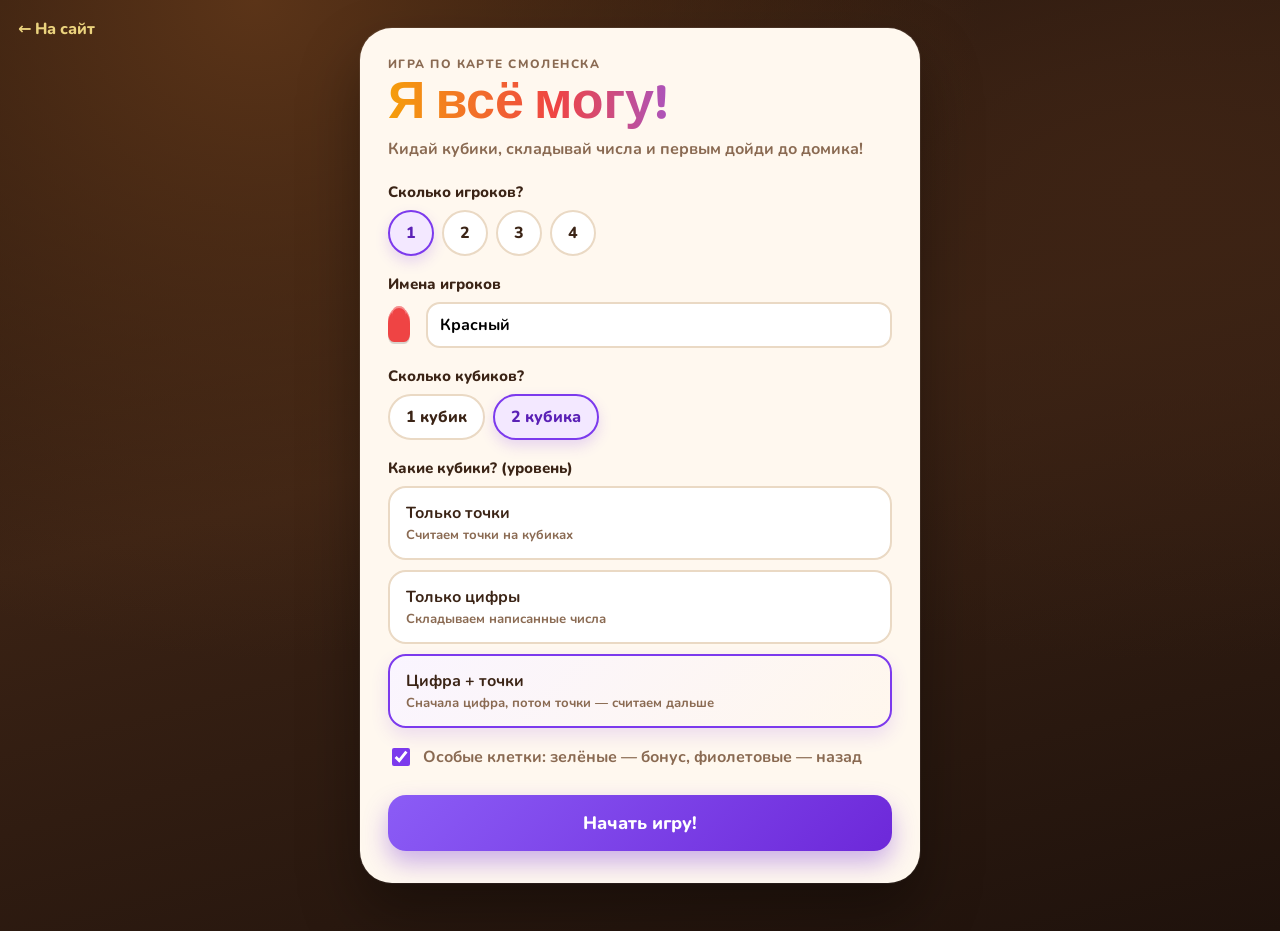
==== game/index.html @ 6294ac90 "Add Mozgograd landing and kids games for GitHub Pages. Co-authored-by: Cursor <cursoragent@cursor.co" ====
<!DOCTYPE html>
<html lang="ru">
<head>
  <meta charset="UTF-8" />
  <meta name="viewport" content="width=device-width, initial-scale=1.0" />
  <title>Я всё могу! — Настольная игра</title>
  <link rel="preconnect" href="https://fonts.googleapis.com" />
  <link rel="preconnect" href="https://fonts.gstatic.com" crossorigin />
  <link href="https://fonts.googleapis.com/css2?family=Baloo+2:wght@700;800&family=Fredoka:wght@600;700&family=Nunito:wght@600;700;800&display=swap" rel="stylesheet" />
  <link rel="stylesheet" href="game.css?v=2" />
</head>
<body>
  <div class="app" id="app">
    <!-- SETUP -->
    <section class="screen setup" id="setupScreen">
      <a class="back-home" href="../index.html">← На сайт</a>
      <div class="setup-card">
        <p class="eyebrow">Игра по карте Смоленска</p>
        <h1>Я всё могу!</h1>
        <p class="lead">Кидай кубики, складывай числа и первым дойди до домика!</p>

        <div class="field">
          <span class="label">Сколько игроков?</span>
          <div class="chips" id="playerCount" role="group" aria-label="Число игроков">
            <button type="button" class="chip active" data-value="1">1</button>
            <button type="button" class="chip" data-value="2">2</button>
            <button type="button" class="chip" data-value="3">3</button>
            <button type="button" class="chip" data-value="4">4</button>
          </div>
        </div>

        <div class="field" id="namesField">
          <span class="label">Имена игроков</span>
          <div class="names" id="namesList"></div>
        </div>

        <div class="field">
          <span class="label">Сколько кубиков?</span>
          <div class="chips" id="diceCount" role="group">
            <button type="button" class="chip" data-value="1">1 кубик</button>
            <button type="button" class="chip active" data-value="2">2 кубика</button>
          </div>
        </div>

        <div class="field">
          <span class="label">Какие кубики? (уровень)</span>
          <div class="levels" id="diceMode">
            <button type="button" class="level" data-value="dots">
              <strong>Только точки</strong>
              <span>Считаем точки на кубиках</span>
            </button>
            <button type="button" class="level" data-value="digits">
              <strong>Только цифры</strong>
              <span>Складываем написанные числа</span>
            </button>
            <button type="button" class="level active" data-value="mixed">
              <strong>Цифра + точки</strong>
              <span>Сначала цифра, потом точки — считаем дальше</span>
            </button>
          </div>
        </div>

        <div class="field check">
          <label>
            <input type="checkbox" id="specialCells" checked />
            Особые клетки: зелёные — бонус, фиолетовые — назад
          </label>
        </div>

        <button type="button" class="btn-start" id="startBtn">Начать игру!</button>
      </div>
    </section>

    <!-- PLAY -->
    <section class="screen play hidden" id="playScreen">
      <header class="play-bar">
        <a class="back-home" href="../index.html">← На сайт</a>
        <button type="button" class="btn-ghost" id="restartBtn">Заново</button>
      </header>

      <div class="play-layout">
        <div class="board-wrap">
          <div class="board" id="board" aria-label="Игровое поле">
            <img class="board-img" src="../images/board-map.webp?v=2" alt="Карта игры Я всё могу" width="1024" height="723" draggable="false" />
            <div class="tokens" id="tokens"></div>
          </div>
        </div>

        <aside class="panel" id="panel">
          <div class="turn" id="turnBox">
            <span class="turn-label">Ход игрока</span>
            <strong class="turn-name" id="turnName">—</strong>
            <span class="turn-pos" id="turnPos">клетка 0</span>
          </div>

          <div class="dice-stage" id="diceStage">
            <div class="dice-row" id="diceRow"></div>
            <button type="button" class="btn-roll" id="rollBtn">Бросить кубики!</button>
          </div>

          <div class="answer-box hidden" id="answerBox">
            <div class="answer-row">
              <input type="number" id="answerInput" min="1" max="24" inputmode="numeric" placeholder="?" />
              <button type="button" class="btn-check" id="checkBtn">Готово</button>
            </div>
            <p class="hint" id="hintText"></p>
            <div class="numpad" id="numpad" aria-label="Клавиатура чисел"></div>
          </div>

          <div class="log" id="log" aria-live="polite"></div>

          <ul class="roster" id="roster"></ul>
        </aside>
      </div>
    </section>

    <!-- WIN -->
    <div class="modal hidden" id="winModal" role="dialog" aria-modal="true">
      <div class="modal-card">
        <div class="confetti" aria-hidden="true"></div>
        <h2 id="winTitle">Победа!</h2>
        <p id="winText">Первый у домика!</p>
        <button type="button" class="btn-start" id="winAgain">Играть ещё раз</button>
      </div>
    </div>
  </div>

  <script src="game.js?v=2" type="module"></script>
</body>
</html>
---- game/game.css ----
:root {
  --bg: #2a1810;
  --panel: #fff8ef;
  --ink: #3b2416;
  --muted: #8a6a52;
  --accent: #7c3aed;
  --accent2: #f59e0b;
  --good: #16a34a;
  --bad: #dc2626;
  --p1: #ef4444;
  --p2: #3b82f6;
  --p3: #22c55e;
  --p4: #f59e0b;
  --radius: 22px;
  --font: "Nunito", system-ui, sans-serif;
  --display: "Baloo 2", "Fredoka", sans-serif;
}

* { box-sizing: border-box; }
html, body { margin: 0; min-height: 100%; }
body {
  font-family: var(--font);
  color: var(--ink);
  background:
    radial-gradient(ellipse at 20% 0%, #5b3418 0%, transparent 50%),
    radial-gradient(ellipse at 90% 20%, #3d2314 0%, transparent 45%),
    linear-gradient(165deg, #1a0f0a, #3a2214 45%, #1f120c);
  min-height: 100vh;
}

.hidden { display: none !important; }
.screen { min-height: 100vh; }

.back-home {
  color: #fde68a;
  text-decoration: none;
  font-weight: 800;
  opacity: .9;
}
.back-home:hover { opacity: 1; text-decoration: underline; }

/* —— SETUP —— */
.setup {
  display: grid;
  place-items: center;
  padding: 28px 16px 48px;
  position: relative;
}
.setup > .back-home { position: absolute; top: 18px; left: 18px; }
.setup-card {
  width: min(560px, 100%);
  background: var(--panel);
  border-radius: 32px;
  padding: 28px 28px 32px;
  box-shadow: 0 30px 60px rgba(0,0,0,.35), 0 0 0 1px rgba(255,255,255,.08);
  animation: pop .45s ease;
}
.eyebrow {
  margin: 0;
  text-transform: uppercase;
  letter-spacing: .12em;
  font-size: 12px;
  font-weight: 800;
  color: var(--muted);
}
.setup-card h1 {
  margin: 6px 0 8px;
  font-family: var(--display);
  font-size: clamp(36px, 8vw, 52px);
  line-height: 1;
  background: linear-gradient(90deg, #f59e0b, #ef4444, #8b5cf6, #22c55e);
  -webkit-background-clip: text;
  background-clip: text;
  color: transparent;
}
.lead { margin: 0 0 22px; color: var(--muted); font-weight: 700; }
.field { margin-bottom: 18px; }
.label {
  display: block;
  font-weight: 800;
  margin-bottom: 8px;
  font-size: 15px;
}
.chips { display: flex; flex-wrap: wrap; gap: 8px; }
.chip, .level {
  border: 2px solid #ead9c4;
  background: #fff;
  border-radius: 999px;
  padding: 10px 16px;
  font: inherit;
  font-weight: 800;
  color: var(--ink);
  cursor: pointer;
  transition: .15s ease;
}
.chip:hover, .level:hover { border-color: #c4a484; }
.chip.active {
  border-color: var(--accent);
  background: #f3e8ff;
  color: #5b21b6;
  box-shadow: 0 6px 14px rgba(124,58,237,.18);
}
.levels { display: grid; gap: 10px; }
.level {
  border-radius: 18px;
  text-align: left;
  display: grid;
  gap: 2px;
  padding: 14px 16px;
}
.level strong { font-size: 16px; }
.level span { font-size: 13px; font-weight: 700; color: var(--muted); }
.level.active {
  border-color: var(--accent);
  background: linear-gradient(135deg, #faf5ff, #fff7ed);
  box-shadow: 0 8px 18px rgba(124,58,237,.14);
}
.names { display: grid; gap: 8px; }
.name-row {
  display: grid;
  grid-template-columns: 28px 1fr;
  gap: 10px;
  align-items: center;
}
.swatch {
  width: 22px; height: 34px;
  border-radius: 10px 10px 6px 6px / 14px 14px 8px 8px;
  box-shadow: inset 0 2px 0 rgba(255,255,255,.35), 0 2px 0 rgba(0,0,0,.15);
  position: relative;
}
.swatch::before {
  content: "";
  position: absolute;
  left: 50%; top: -2px;
  width: 14px; height: 14px;
  margin-left: -7px;
  border-radius: 50%;
  background: inherit;
  box-shadow: inset 0 2px 0 rgba(255,255,255,.4);
}
.name-row input {
  border: 2px solid #ead9c4;
  border-radius: 14px;
  padding: 10px 12px;
  font: inherit;
  font-weight: 700;
}
.check label {
  display: flex; gap: 10px; align-items: flex-start;
  font-weight: 700; color: var(--muted); cursor: pointer;
}
.check input { width: 18px; height: 18px; margin-top: 2px; accent-color: var(--accent); }

.btn-start, .btn-roll, .btn-check {
  width: 100%;
  border: 0;
  border-radius: 18px;
  padding: 16px 18px;
  font: inherit;
  font-weight: 800;
  font-size: 18px;
  color: #fff;
  cursor: pointer;
  background: linear-gradient(135deg, #8b5cf6, #6d28d9);
  box-shadow: 0 12px 24px rgba(109,40,217,.35);
  transition: transform .15s ease, filter .15s ease;
}
.btn-start:hover, .btn-roll:hover, .btn-check:hover { filter: brightness(1.05); transform: translateY(-1px); }
.btn-start:active, .btn-roll:active, .btn-check:active { transform: translateY(1px); }
.btn-start { margin-top: 8px; }

/* —— PLAY —— */
.play { padding: 12px 12px 24px; }
.play-bar {
  display: flex; justify-content: space-between; align-items: center;
  max-width: 1400px; margin: 0 auto 10px; padding: 0 4px;
}
.btn-ghost {
  border: 2px solid rgba(253,230,138,.45);
  background: transparent;
  color: #fde68a;
  border-radius: 999px;
  padding: 8px 14px;
  font: inherit;
  font-weight: 800;
  cursor: pointer;
}
.play-layout {
  max-width: 1400px;
  margin: 0 auto;
  display: grid;
  grid-template-columns: minmax(0, 1.6fr) minmax(280px, 360px);
  gap: 14px;
  align-items: start;
}
.board-wrap {
  background: rgba(0,0,0,.25);
  border-radius: 20px;
  padding: 8px;
  box-shadow: inset 0 0 0 1px rgba(255,255,255,.06);
}
.board {
  position: relative;
  width: 100%;
  border-radius: 14px;
  overflow: hidden;
  line-height: 0;
  user-select: none;
}
.board-img { width: 100%; height: auto; display: block; }
.tokens { position: absolute; inset: 0; pointer-events: none; }
.token {
  position: absolute;
  width: 3.6%;
  min-width: 22px;
  height: auto;
  aspect-ratio: 28 / 42;
  transform: translate(-50%, -88%);
  filter: drop-shadow(0 3px 2px rgba(0,0,0,.35)) drop-shadow(0 8px 10px rgba(0,0,0,.22));
  transition: left .45s cubic-bezier(.2,.8,.2,1), top .45s cubic-bezier(.2,.8,.2,1);
  z-index: 2;
  background: none;
  border: 0;
  border-radius: 0;
  box-shadow: none;
}
.token svg {
  width: 100%;
  height: 100%;
  display: block;
  overflow: visible;
}
.token.bounce { animation: tokenBounce .5s ease; }
.token.p0 { --pawn: #e11d48; --pawn-light: #fb7185; --pawn-dark: #9f1239; }
.token.p1 { --pawn: #2563eb; --pawn-light: #60a5fa; --pawn-dark: #1e3a8a; }
.token.p2 { --pawn: #16a34a; --pawn-light: #4ade80; --pawn-dark: #14532d; }
.token.p3 { --pawn: #d97706; --pawn-light: #fbbf24; --pawn-dark: #92400e; }

.panel {
  background: var(--panel);
  border-radius: 24px;
  padding: 18px;
  box-shadow: 0 18px 40px rgba(0,0,0,.28);
  display: grid;
  gap: 14px;
  position: sticky;
  top: 12px;
}
.turn {
  background: linear-gradient(135deg, #fff, #f3e8ff);
  border-radius: 18px;
  padding: 14px 16px;
  display: grid;
  gap: 2px;
}
.turn-label { font-size: 12px; font-weight: 800; color: var(--muted); text-transform: uppercase; letter-spacing: .08em; }
.turn-name { font-family: var(--display); font-size: 28px; line-height: 1.1; }
.turn-pos { font-weight: 800; color: var(--muted); }

.dice-stage { text-align: center; }
.dice-row {
  min-height: 110px;
  display: flex;
  justify-content: center;
  align-items: center;
  gap: 16px;
  margin-bottom: 12px;
  perspective: 600px;
}
.die {
  width: 84px;
  height: 84px;
  border-radius: 16px;
  display: grid;
  place-items: center;
  position: relative;
  transform-style: preserve-3d;
  box-shadow: 0 12px 0 rgba(0,0,0,.12), 0 18px 28px rgba(0,0,0,.18);
}
.die.digit {
  background: linear-gradient(145deg, #fffaf0, #f5e6c8);
  color: #1f2937;
  font-family: var(--display);
  font-size: 44px;
  font-weight: 800;
}
.die.pips {
  background: linear-gradient(145deg, #60a5fa, #2563eb);
}
.die.rolling {
  animation: diceToss .9s ease;
}
.pips-grid {
  width: 70%;
  height: 70%;
  display: grid;
  grid-template-columns: repeat(3, 1fr);
  grid-template-rows: repeat(3, 1fr);
  gap: 4%;
}
.pip {
  width: 100%;
  height: 100%;
  border-radius: 50%;
  background: #fff;
  box-shadow: 0 1px 2px rgba(0,0,0,.25);
  opacity: 0;
}
.pip.on { opacity: 1; }

.btn-roll:disabled, .btn-check:disabled {
  opacity: .55;
  cursor: not-allowed;
  transform: none;
  filter: none;
}

.answer-box {
  background: #fff;
  border: 2px dashed #e7d3b8;
  border-radius: 18px;
  padding: 14px;
}
.answer-row { display: grid; grid-template-columns: 1fr auto; gap: 8px; }
#answerInput {
  border: 2px solid #ead9c4;
  border-radius: 14px;
  padding: 12px;
  font: inherit;
  font-size: 28px;
  font-weight: 800;
  text-align: center;
  font-family: var(--display);
}
.btn-check { width: auto; padding-inline: 20px; }
.hint { min-height: 1.2em; margin: 8px 0 0; font-weight: 800; }
.hint.ok { color: var(--good); }
.hint.bad { color: var(--bad); }
.numpad {
  margin-top: 10px;
  display: grid;
  grid-template-columns: repeat(6, 1fr);
  gap: 6px;
}
.numpad button {
  border: 0;
  background: #f3e8ff;
  color: #5b21b6;
  border-radius: 12px;
  padding: 10px 0;
  font: inherit;
  font-weight: 800;
  cursor: pointer;
}
.numpad button:hover { background: #e9d5ff; }

.log {
  min-height: 42px;
  font-weight: 700;
  color: var(--muted);
  font-size: 14px;
}
.roster { list-style: none; margin: 0; padding: 0; display: grid; gap: 8px; }
.roster li {
  display: flex; align-items: center; gap: 10px;
  background: #fff;
  border-radius: 14px;
  padding: 8px 10px;
  font-weight: 800;
}
.roster .dot {
  width: 14px; height: 20px;
  border-radius: 7px 7px 4px 4px / 10px 10px 5px 5px;
  border: 0;
  box-shadow: inset 0 1px 0 rgba(255,255,255,.35), 0 1px 2px rgba(0,0,0,.2);
  position: relative;
}
.roster .dot::before {
  content: "";
  position: absolute;
  left: 50%; top: -3px;
  width: 10px; height: 10px;
  margin-left: -5px;
  border-radius: 50%;
  background: inherit;
}
.roster .pos { margin-left: auto; color: var(--muted); }
.roster li.active { outline: 2px solid var(--accent); }

/* —— WIN —— */
.modal {
  position: fixed; inset: 0;
  background: rgba(20,10,5,.55);
  display: grid; place-items: center;
  z-index: 50;
  padding: 16px;
}
.modal-card {
  width: min(420px, 100%);
  background: var(--panel);
  border-radius: 28px;
  padding: 28px;
  text-align: center;
  position: relative;
  overflow: hidden;
  animation: pop .4s ease;
}
.modal-card h2 {
  font-family: var(--display);
  font-size: 40px;
  margin: 0 0 8px;
  color: #7c3aed;
}
.modal-card p { font-weight: 700; color: var(--muted); }
.confetti {
  position: absolute; inset: 0;
  background:
    radial-gradient(circle at 20% 20%, #f59e0b 0 4px, transparent 5px),
    radial-gradient(circle at 70% 30%, #ef4444 0 5px, transparent 6px),
    radial-gradient(circle at 40% 70%, #22c55e 0 4px, transparent 5px),
    radial-gradient(circle at 80% 75%, #3b82f6 0 5px, transparent 6px),
    radial-gradient(circle at 55% 15%, #a855f7 0 4px, transparent 5px);
  opacity: .85;
  pointer-events: none;
  animation: confettiFall 1.8s ease-out;
}

@keyframes pop {
  from { opacity: 0; transform: translateY(12px) scale(.96); }
  to { opacity: 1; transform: none; }
}
@keyframes diceToss {
  0% { transform: rotateX(0) rotateY(0) scale(1); }
  25% { transform: rotateX(180deg) rotateY(90deg) scale(1.12) translateY(-18px); }
  50% { transform: rotateX(360deg) rotateY(200deg) scale(.95) translateY(4px); }
  75% { transform: rotateX(480deg) rotateY(300deg) scale(1.08) translateY(-10px); }
  100% { transform: rotateX(720deg) rotateY(360deg) scale(1) translateY(0); }
}
@keyframes tokenBounce {
  0%, 100% { filter: drop-shadow(0 3px 2px rgba(0,0,0,.35)) drop-shadow(0 8px 10px rgba(0,0,0,.22)) brightness(1); }
  35% { transform: translate(-50%, -108%) scale(1.12); filter: drop-shadow(0 6px 4px rgba(0,0,0,.3)) brightness(1.1); }
  70% { transform: translate(-50%, -82%) scale(.96); }
}
@keyframes confettiFall {
  from { transform: translateY(-20px); opacity: 0; }
  to { transform: none; opacity: .85; }
}

@media (max-width: 960px) {
  .play-layout { grid-template-columns: 1fr; }
  .panel { position: static; }
  .die { width: 72px; height: 72px; }
  .die.digit { font-size: 38px; }
}
@media (max-width: 560px) {
  .setup-card { padding: 22px 18px 24px; border-radius: 24px; }
  .numpad { grid-template-columns: repeat(4, 1fr); }
  .token { width: 5%; min-width: 24px; }
}

@media (prefers-reduced-motion: reduce) {
  .die.rolling, .token, .token.bounce, .setup-card, .modal-card, .confetti {
    animation: none !important;
    transition: none !important;
  }
}
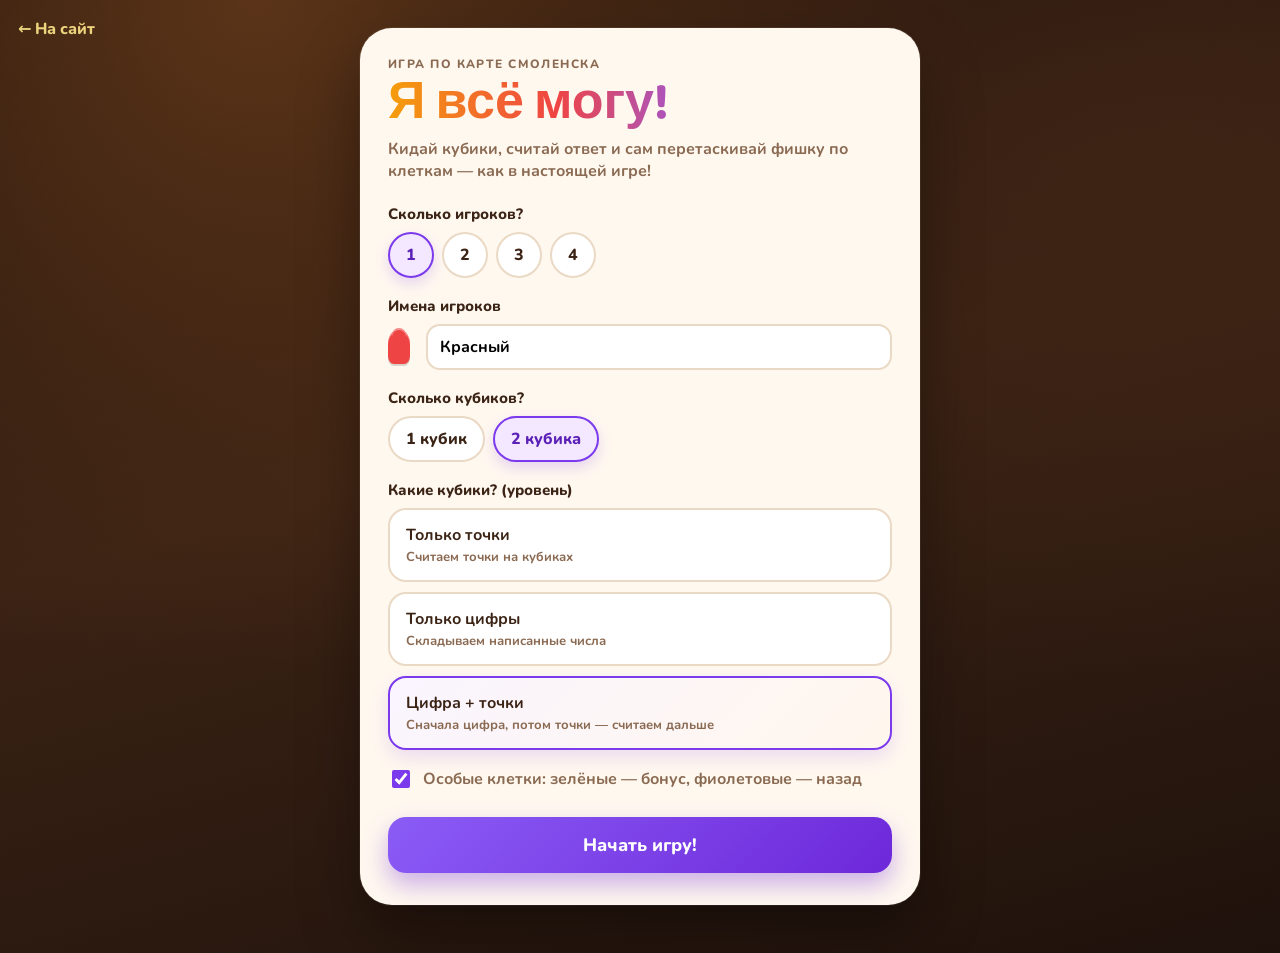
==== commit cf47fc92: "Let kids drag the pawn cell-by-cell after counting dice. Co-authored-by: Cursor <cursoragent@cursor." ====
--- a/game/index.html
+++ b/game/index.html
@@ -7,7 +7,7 @@
   <link rel="preconnect" href="https://fonts.googleapis.com" />
   <link rel="preconnect" href="https://fonts.gstatic.com" crossorigin />
   <link href="https://fonts.googleapis.com/css2?family=Baloo+2:wght@700;800&family=Fredoka:wght@600;700&family=Nunito:wght@600;700;800&display=swap" rel="stylesheet" />
-  <link rel="stylesheet" href="game.css?v=2" />
+  <link rel="stylesheet" href="game.css?v=3" />
 </head>
 <body>
   <div class="app" id="app">
@@ -17,7 +17,7 @@
       <div class="setup-card">
         <p class="eyebrow">Игра по карте Смоленска</p>
         <h1>Я всё могу!</h1>
-        <p class="lead">Кидай кубики, складывай числа и первым дойди до домика!</p>
+        <p class="lead">Кидай кубики, считай ответ и сам перетаскивай фишку по клеткам — как в настоящей игре!</p>
 
         <div class="field">
           <span class="label">Сколько игроков?</span>
@@ -82,6 +82,7 @@
         <div class="board-wrap">
           <div class="board" id="board" aria-label="Игровое поле">
             <img class="board-img" src="../images/board-map.webp?v=2" alt="Карта игры Я всё могу" width="1024" height="723" draggable="false" />
+            <div class="cell-hint hidden" id="cellHint" aria-hidden="true"></div>
             <div class="tokens" id="tokens"></div>
           </div>
         </div>
@@ -107,6 +108,12 @@
             <div class="numpad" id="numpad" aria-label="Клавиатура чисел"></div>
           </div>
 
+          <div class="move-box hidden" id="moveBox">
+            <p class="move-title" id="moveTitle">Перетащи фишку</p>
+            <p class="move-steps" id="moveSteps">Осталось шагов: 0</p>
+            <p class="move-hint">Возьми свою фишку и поставь на подсвеченную клетку. Так — по одной клетке за раз.</p>
+          </div>
+
           <div class="log" id="log" aria-live="polite"></div>
 
           <ul class="roster" id="roster"></ul>
@@ -125,6 +132,6 @@
     </div>
   </div>
 
-  <script src="game.js?v=2" type="module"></script>
+  <script src="game.js?v=3" type="module"></script>
 </body>
 </html>
--- a/game/game.css
+++ b/game/game.css
@@ -209,6 +209,28 @@
 }
 .board-img { width: 100%; height: auto; display: block; }
 .tokens { position: absolute; inset: 0; pointer-events: none; }
+.cell-hint {
+  position: absolute;
+  width: 5.2%;
+  min-width: 28px;
+  aspect-ratio: 1;
+  border-radius: 50%;
+  transform: translate(-50%, -50%);
+  pointer-events: none;
+  z-index: 1;
+  box-shadow:
+    0 0 0 3px rgba(124, 58, 237, .95),
+    0 0 0 10px rgba(167, 139, 250, .35),
+    0 0 22px rgba(124, 58, 237, .55);
+  background: rgba(255, 255, 255, .28);
+  animation: cellPulse 1.2s ease-in-out infinite;
+}
+.cell-hint.back {
+  box-shadow:
+    0 0 0 3px rgba(217, 70, 239, .95),
+    0 0 0 10px rgba(232, 121, 249, .35),
+    0 0 22px rgba(192, 38, 211, .5);
+}
 .token {
   position: absolute;
   width: 3.6%;
@@ -217,12 +239,34 @@
   aspect-ratio: 28 / 42;
   transform: translate(-50%, -88%);
   filter: drop-shadow(0 3px 2px rgba(0,0,0,.35)) drop-shadow(0 8px 10px rgba(0,0,0,.22));
-  transition: left .45s cubic-bezier(.2,.8,.2,1), top .45s cubic-bezier(.2,.8,.2,1);
+  transition: left .28s cubic-bezier(.2,.8,.2,1), top .28s cubic-bezier(.2,.8,.2,1);
   z-index: 2;
   background: none;
   border: 0;
   border-radius: 0;
   box-shadow: none;
+  touch-action: none;
+}
+.token.movable {
+  pointer-events: auto;
+  cursor: grab;
+  z-index: 20;
+  filter:
+    drop-shadow(0 3px 2px rgba(0,0,0,.35))
+    drop-shadow(0 8px 10px rgba(0,0,0,.22))
+    drop-shadow(0 0 10px rgba(124, 58, 237, .55));
+}
+.token.movable:active,
+.token.dragging {
+  cursor: grabbing;
+}
+.token.dragging {
+  transition: none;
+  z-index: 30;
+  pointer-events: none;
+  filter:
+    drop-shadow(0 10px 8px rgba(0,0,0,.4))
+    drop-shadow(0 0 14px rgba(124, 58, 237, .7));
 }
 .token svg {
   width: 100%;
@@ -336,6 +380,34 @@
 .hint { min-height: 1.2em; margin: 8px 0 0; font-weight: 800; }
 .hint.ok { color: var(--good); }
 .hint.bad { color: var(--bad); }
+
+.move-box {
+  background: linear-gradient(135deg, #f5f3ff, #ede9fe);
+  border: 2px solid #c4b5fd;
+  border-radius: 18px;
+  padding: 14px 16px;
+  display: grid;
+  gap: 4px;
+}
+.move-title {
+  margin: 0;
+  font-family: var(--display);
+  font-size: 22px;
+  color: #5b21b6;
+}
+.move-steps {
+  margin: 0;
+  font-size: 20px;
+  font-weight: 800;
+  color: #7c3aed;
+}
+.move-hint {
+  margin: 4px 0 0;
+  font-size: 14px;
+  font-weight: 700;
+  color: var(--muted);
+  line-height: 1.35;
+}
 .numpad {
   margin-top: 10px;
   display: grid;
@@ -441,6 +513,10 @@
   35% { transform: translate(-50%, -108%) scale(1.12); filter: drop-shadow(0 6px 4px rgba(0,0,0,.3)) brightness(1.1); }
   70% { transform: translate(-50%, -82%) scale(.96); }
 }
+@keyframes cellPulse {
+  0%, 100% { transform: translate(-50%, -50%) scale(1); opacity: 1; }
+  50% { transform: translate(-50%, -50%) scale(1.12); opacity: .85; }
+}
 @keyframes confettiFall {
   from { transform: translateY(-20px); opacity: 0; }
   to { transform: none; opacity: .85; }
@@ -459,7 +535,7 @@
 }
 
 @media (prefers-reduced-motion: reduce) {
-  .die.rolling, .token, .token.bounce, .setup-card, .modal-card, .confetti {
+  .die.rolling, .token, .token.bounce, .cell-hint, .setup-card, .modal-card, .confetti {
     animation: none !important;
     transition: none !important;
   }
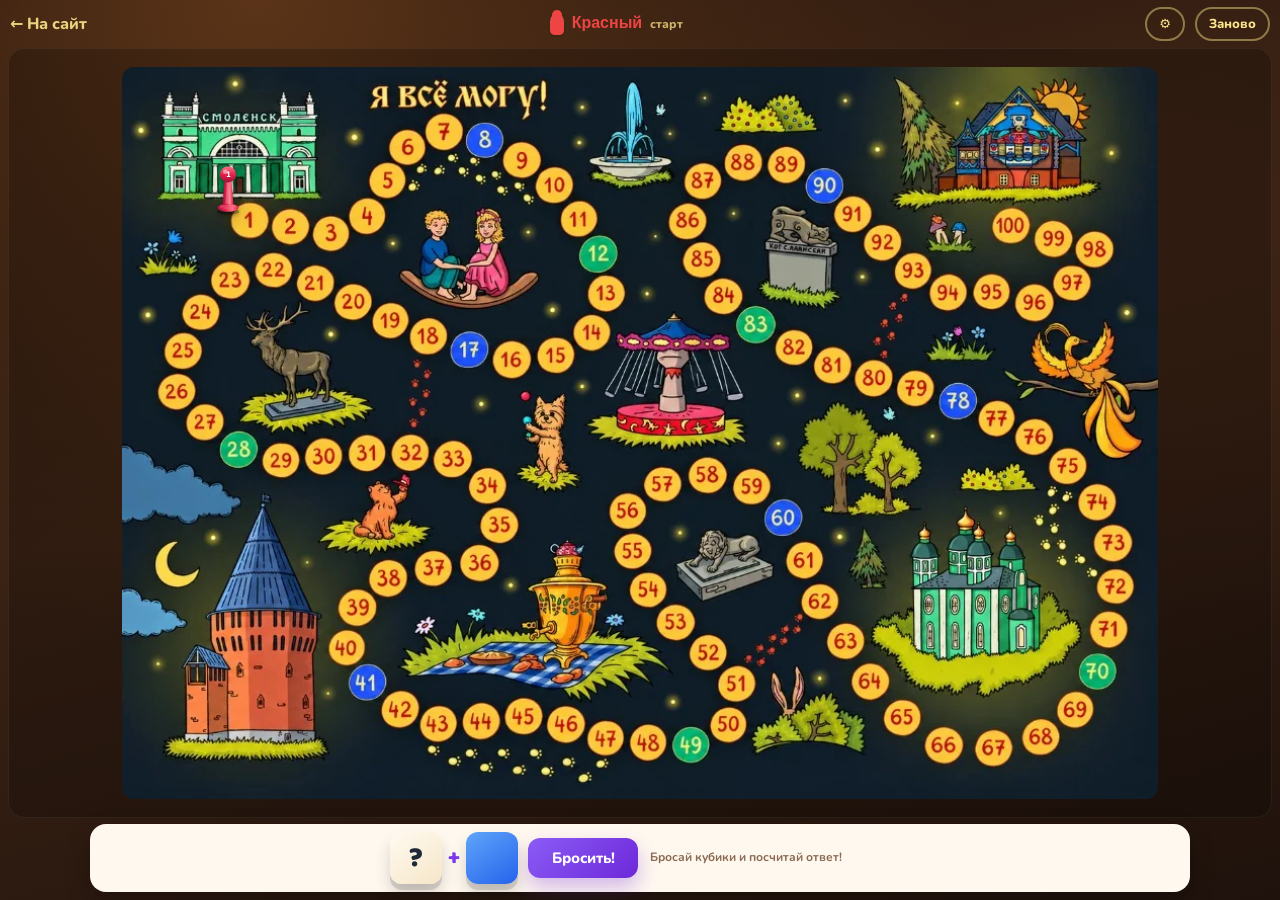
==== commit 96c5e94a: "Simplify start screens, add classical music and hemi mode for lines. Co-authored-by: Cursor <cursora" ====
--- a/game/index.html
+++ b/game/index.html
@@ -7,17 +7,17 @@
   <link rel="preconnect" href="https://fonts.googleapis.com" />
   <link rel="preconnect" href="https://fonts.gstatic.com" crossorigin />
   <link href="https://fonts.googleapis.com/css2?family=Baloo+2:wght@700;800&family=Fredoka:wght@600;700&family=Nunito:wght@600;700;800&display=swap" rel="stylesheet" />
-  <link rel="stylesheet" href="game.css?v=3" />
+  <link rel="stylesheet" href="game.css?v=6" />
 </head>
 <body>
   <div class="app" id="app">
-    <!-- SETUP -->
-    <section class="screen setup" id="setupScreen">
+    <!-- SETUP (скрыт по умолчанию — сразу игра) -->
+    <section class="screen setup hidden" id="setupScreen">
       <a class="back-home" href="../index.html">← На сайт</a>
       <div class="setup-card">
         <p class="eyebrow">Игра по карте Смоленска</p>
         <h1>Я всё могу!</h1>
-        <p class="lead">Кидай кубики, считай ответ и сам перетаскивай фишку по клеткам — как в настоящей игре!</p>
+        <p class="lead">Кидай кубики, считай ответ и ходи фишкой по клеткам.</p>
 
         <div class="field">
           <span class="label">Сколько игроков?</span>
@@ -55,7 +55,21 @@
             </button>
             <button type="button" class="level active" data-value="mixed">
               <strong>Цифра + точки</strong>
-              <span>Сначала цифра, потом точки — считаем дальше</span>
+              <span>Сначала цифра, потом точки — считаем вместе</span>
+            </button>
+          </div>
+        </div>
+
+        <div class="field">
+          <span class="label">Как ходить фишкой?</span>
+          <div class="levels" id="moveMode">
+            <button type="button" class="level active" data-value="buttons">
+              <strong>Кнопка «Дальше»</strong>
+              <span>Удобно малышам: жми стрелку внизу — шаг за шагом</span>
+            </button>
+            <button type="button" class="level" data-value="drag">
+              <strong>Перетаскивать</strong>
+              <span>Как в настоящей настольной: тащи фишку мышкой</span>
             </button>
           </div>
         </div>
@@ -63,7 +77,7 @@
         <div class="field check">
           <label>
             <input type="checkbox" id="specialCells" checked />
-            Особые клетки: зелёные — бонус, фиолетовые — назад
+            Особые клетки: зелёные — +2 вперёд, фиолетовые — −2 назад (сами прыгают)
           </label>
         </div>
 
@@ -72,53 +86,52 @@
     </section>
 
     <!-- PLAY -->
-    <section class="screen play hidden" id="playScreen">
+    <section class="screen play" id="playScreen">
       <header class="play-bar">
         <a class="back-home" href="../index.html">← На сайт</a>
+        <div class="play-bar-turn" id="turnBox">
+          <span class="turn-swatch" id="turnSwatch" aria-hidden="true"></span>
+          <strong class="turn-name" id="turnName">—</strong>
+          <span class="turn-pos" id="turnPos">старт</span>
+          <ul class="roster" id="roster"></ul>
+        </div>
+        <button type="button" class="btn-ghost" id="settingsBtn">⚙</button>
         <button type="button" class="btn-ghost" id="restartBtn">Заново</button>
       </header>
 
-      <div class="play-layout">
-        <div class="board-wrap">
-          <div class="board" id="board" aria-label="Игровое поле">
-            <img class="board-img" src="../images/board-map.webp?v=2" alt="Карта игры Я всё могу" width="1024" height="723" draggable="false" />
-            <div class="cell-hint hidden" id="cellHint" aria-hidden="true"></div>
-            <div class="tokens" id="tokens"></div>
-          </div>
+      <div class="board-wrap">
+        <div class="board" id="board" aria-label="Игровое поле">
+          <img class="board-img" src="../images/board-map.webp?v=2" alt="Карта игры Я всё могу" width="1024" height="723" draggable="false" />
+          <div class="special-glow hidden" id="specialGlow" aria-hidden="true"></div>
+          <div class="cell-hint hidden" id="cellHint" aria-hidden="true"></div>
+          <div class="fx-burst hidden" id="fxBurst" aria-hidden="true"></div>
+          <div class="tokens" id="tokens"></div>
+        </div>
+      </div>
+
+      <aside class="panel" id="panel">
+        <div class="dice-stage" id="diceStage">
+          <div class="dice-row" id="diceRow"></div>
+          <button type="button" class="btn-roll" id="rollBtn">Бросить!</button>
         </div>
 
-        <aside class="panel" id="panel">
-          <div class="turn" id="turnBox">
-            <span class="turn-label">Ход игрока</span>
-            <strong class="turn-name" id="turnName">—</strong>
-            <span class="turn-pos" id="turnPos">клетка 0</span>
+        <div class="answer-box hidden" id="answerBox">
+          <div class="answer-row">
+            <input type="number" id="answerInput" min="1" max="24" inputmode="numeric" placeholder="?" />
+            <button type="button" class="btn-check" id="checkBtn">Готово</button>
           </div>
+          <p class="hint" id="hintText"></p>
+          <div class="numpad" id="numpad" aria-label="Клавиатура чисел"></div>
+        </div>
 
-          <div class="dice-stage" id="diceStage">
-            <div class="dice-row" id="diceRow"></div>
-            <button type="button" class="btn-roll" id="rollBtn">Бросить кубики!</button>
-          </div>
+        <div class="move-box hidden" id="moveBox">
+          <p class="move-steps" id="moveSteps">Шагов: 0</p>
+          <button type="button" class="btn-step" id="stepBtn">Дальше →</button>
+          <p class="move-hint" id="moveHint">Жми кнопку — один шаг</p>
+        </div>
 
-          <div class="answer-box hidden" id="answerBox">
-            <div class="answer-row">
-              <input type="number" id="answerInput" min="1" max="24" inputmode="numeric" placeholder="?" />
-              <button type="button" class="btn-check" id="checkBtn">Готово</button>
-            </div>
-            <p class="hint" id="hintText"></p>
-            <div class="numpad" id="numpad" aria-label="Клавиатура чисел"></div>
-          </div>
-
-          <div class="move-box hidden" id="moveBox">
-            <p class="move-title" id="moveTitle">Перетащи фишку</p>
-            <p class="move-steps" id="moveSteps">Осталось шагов: 0</p>
-            <p class="move-hint">Возьми свою фишку и поставь на подсвеченную клетку. Так — по одной клетке за раз.</p>
-          </div>
-
-          <div class="log" id="log" aria-live="polite"></div>
-
-          <ul class="roster" id="roster"></ul>
-        </aside>
-      </div>
+        <div class="log" id="log" aria-live="polite"></div>
+      </aside>
     </section>
 
     <!-- WIN -->
@@ -132,6 +145,6 @@
     </div>
   </div>
 
-  <script src="game.js?v=3" type="module"></script>
+  <script src="game.js?v=6" type="module"></script>
 </body>
 </html>
--- a/game/game.css
+++ b/game/game.css
@@ -154,75 +154,106 @@
 .btn-start, .btn-roll, .btn-check {
   width: 100%;
   border: 0;
-  border-radius: 18px;
-  padding: 16px 18px;
+  border-radius: 14px;
+  padding: 12px 14px;
   font: inherit;
   font-weight: 800;
-  font-size: 18px;
+  font-size: 16px;
   color: #fff;
   cursor: pointer;
   background: linear-gradient(135deg, #8b5cf6, #6d28d9);
-  box-shadow: 0 12px 24px rgba(109,40,217,.35);
+  box-shadow: 0 10px 20px rgba(109,40,217,.3);
   transition: transform .15s ease, filter .15s ease;
 }
-.btn-start:hover, .btn-roll:hover, .btn-check:hover { filter: brightness(1.05); transform: translateY(-1px); }
-.btn-start:active, .btn-roll:active, .btn-check:active { transform: translateY(1px); }
+.btn-start:hover, .btn-roll:hover, .btn-check:hover, .btn-step:hover { filter: brightness(1.05); transform: translateY(-1px); }
+.btn-start:active, .btn-roll:active, .btn-check:active, .btn-step:active { transform: translateY(1px); }
 .btn-start { margin-top: 8px; }
 
 /* —— PLAY —— */
-.play { padding: 12px 12px 24px; }
+.play {
+  height: 100vh;
+  height: 100dvh;
+  padding: 6px 8px 8px;
+  display: grid;
+  grid-template-rows: auto minmax(0, 1fr) auto;
+  gap: 6px;
+  box-sizing: border-box;
+}
 .play-bar {
-  display: flex; justify-content: space-between; align-items: center;
-  max-width: 1400px; margin: 0 auto 10px; padding: 0 4px;
+  display: flex;
+  justify-content: space-between;
+  align-items: center;
+  gap: 10px;
+  max-width: none;
+  margin: 0;
+  padding: 0 2px;
+  min-height: 36px;
+}
+.play-bar-turn {
+  display: flex;
+  align-items: center;
+  gap: 8px;
+  min-width: 0;
+  flex: 1;
+  justify-content: center;
 }
 .btn-ghost {
   border: 2px solid rgba(253,230,138,.45);
   background: transparent;
   color: #fde68a;
   border-radius: 999px;
-  padding: 8px 14px;
+  padding: 6px 12px;
   font: inherit;
   font-weight: 800;
+  font-size: 13px;
   cursor: pointer;
-}
-.play-layout {
-  max-width: 1400px;
-  margin: 0 auto;
+  flex: 0 0 auto;
+}
+.board-wrap {
+  background: rgba(0,0,0,.22);
+  border-radius: 16px;
+  padding: 4px;
+  box-shadow: inset 0 0 0 1px rgba(255,255,255,.06);
+  min-height: 0;
   display: grid;
-  grid-template-columns: minmax(0, 1.6fr) minmax(280px, 360px);
-  gap: 14px;
-  align-items: start;
-}
-.board-wrap {
-  background: rgba(0,0,0,.25);
-  border-radius: 20px;
-  padding: 8px;
-  box-shadow: inset 0 0 0 1px rgba(255,255,255,.06);
+  place-items: center;
+  overflow: hidden;
 }
 .board {
   position: relative;
-  width: 100%;
-  border-radius: 14px;
+  width: min(100%, calc((100vh - 168px) * 1024 / 723));
+  width: min(100%, calc((100dvh - 168px) * 1024 / 723));
+  max-height: 100%;
+  border-radius: 12px;
   overflow: hidden;
   line-height: 0;
   user-select: none;
 }
-.board-img { width: 100%; height: auto; display: block; }
+.board-img {
+  width: 100%;
+  height: auto;
+  max-height: calc(100vh - 168px);
+  max-height: calc(100dvh - 168px);
+  object-fit: contain;
+  display: block;
+}
 .tokens { position: absolute; inset: 0; pointer-events: none; }
 .cell-hint {
   position: absolute;
-  width: 5.2%;
-  min-width: 28px;
+  width: 5.6%;
+  min-width: 30px;
   aspect-ratio: 1;
+  border: 0;
+  padding: 0;
   border-radius: 50%;
   transform: translate(-50%, -50%);
   pointer-events: none;
-  z-index: 1;
+  z-index: 3;
   box-shadow:
     0 0 0 3px rgba(124, 58, 237, .95),
     0 0 0 10px rgba(167, 139, 250, .35),
     0 0 22px rgba(124, 58, 237, .55);
-  background: rgba(255, 255, 255, .28);
+  background: rgba(255, 255, 255, .42);
   animation: cellPulse 1.2s ease-in-out infinite;
 }
 .cell-hint.back {
@@ -230,6 +261,52 @@
     0 0 0 3px rgba(217, 70, 239, .95),
     0 0 0 10px rgba(232, 121, 249, .35),
     0 0 22px rgba(192, 38, 211, .5);
+}
+.special-glow {
+  position: absolute;
+  width: 7%;
+  min-width: 34px;
+  aspect-ratio: 1;
+  border-radius: 50%;
+  transform: translate(-50%, -50%);
+  pointer-events: none;
+  z-index: 2;
+}
+.special-glow.good {
+  background: radial-gradient(circle, rgba(74,222,128,.85) 0%, rgba(22,163,74,.15) 55%, transparent 70%);
+  box-shadow: 0 0 0 4px rgba(34,197,94,.95), 0 0 28px rgba(34,197,94,.75);
+  animation: specialFlash .9s ease;
+}
+.special-glow.bad {
+  background: radial-gradient(circle, rgba(232,121,249,.85) 0%, rgba(168,85,247,.18) 55%, transparent 70%);
+  box-shadow: 0 0 0 4px rgba(192,38,211,.95), 0 0 28px rgba(192,38,211,.7);
+  animation: specialFlash .9s ease;
+}
+.fx-burst {
+  position: absolute;
+  width: 12%;
+  min-width: 48px;
+  aspect-ratio: 1;
+  transform: translate(-50%, -50%);
+  pointer-events: none;
+  z-index: 4;
+  border-radius: 50%;
+}
+.fx-burst.good {
+  background:
+    radial-gradient(circle at 30% 30%, #fde68a 0 3px, transparent 4px),
+    radial-gradient(circle at 70% 25%, #4ade80 0 4px, transparent 5px),
+    radial-gradient(circle at 55% 70%, #86efac 0 3px, transparent 4px),
+    radial-gradient(circle at 25% 65%, #facc15 0 3px, transparent 4px);
+  animation: fxPop .8s ease-out;
+}
+.fx-burst.bad {
+  background:
+    radial-gradient(circle at 30% 30%, #f0abfc 0 3px, transparent 4px),
+    radial-gradient(circle at 70% 25%, #c084fc 0 4px, transparent 5px),
+    radial-gradient(circle at 55% 70%, #e879f9 0 3px, transparent 4px),
+    radial-gradient(circle at 25% 65%, #a855f7 0 3px, transparent 4px);
+  animation: fxPop .8s ease-out;
 }
 .token {
   position: absolute;
@@ -282,54 +359,98 @@
 
 .panel {
   background: var(--panel);
-  border-radius: 24px;
-  padding: 18px;
-  box-shadow: 0 18px 40px rgba(0,0,0,.28);
-  display: grid;
-  gap: 14px;
-  position: sticky;
-  top: 12px;
-}
-.turn {
-  background: linear-gradient(135deg, #fff, #f3e8ff);
-  border-radius: 18px;
-  padding: 14px 16px;
-  display: grid;
-  gap: 2px;
-}
-.turn-label { font-size: 12px; font-weight: 800; color: var(--muted); text-transform: uppercase; letter-spacing: .08em; }
-.turn-name { font-family: var(--display); font-size: 28px; line-height: 1.1; }
-.turn-pos { font-weight: 800; color: var(--muted); }
-
-.dice-stage { text-align: center; }
+  border-radius: 16px;
+  padding: 8px 10px;
+  box-shadow: 0 10px 24px rgba(0,0,0,.28);
+  display: flex;
+  flex-wrap: wrap;
+  align-items: center;
+  justify-content: center;
+  gap: 8px 12px;
+  max-width: 1100px;
+  width: 100%;
+  margin: 0 auto;
+}
+.turn-swatch {
+  width: 14px;
+  height: 22px;
+  border-radius: 7px 7px 4px 4px / 10px 10px 5px 5px;
+  box-shadow: inset 0 1px 0 rgba(255,255,255,.35), 0 1px 2px rgba(0,0,0,.2);
+  flex: 0 0 auto;
+  position: relative;
+  background: #ef4444;
+}
+.turn-swatch::before {
+  content: "";
+  position: absolute;
+  left: 50%; top: -3px;
+  width: 10px; height: 10px;
+  margin-left: -5px;
+  border-radius: 50%;
+  background: inherit;
+}
+.turn-name {
+  font-family: var(--display);
+  font-size: 16px;
+  line-height: 1;
+  color: #fde68a;
+  white-space: nowrap;
+}
+.turn-pos {
+  font-size: 12px;
+  font-weight: 800;
+  color: rgba(253,230,138,.75);
+}
+
+.dice-stage {
+  display: flex;
+  align-items: center;
+  gap: 10px;
+  flex: 0 0 auto;
+}
 .dice-row {
-  min-height: 110px;
+  min-height: 0;
   display: flex;
   justify-content: center;
   align-items: center;
-  gap: 16px;
-  margin-bottom: 12px;
+  gap: 6px;
+  margin-bottom: 0;
   perspective: 600px;
 }
+.dice-plus {
+  font-family: var(--display);
+  font-size: 22px;
+  font-weight: 800;
+  color: #7c3aed;
+  line-height: 1;
+  user-select: none;
+}
 .die {
-  width: 84px;
-  height: 84px;
-  border-radius: 16px;
+  width: 52px;
+  height: 52px;
+  border-radius: 12px;
   display: grid;
   place-items: center;
   position: relative;
   transform-style: preserve-3d;
-  box-shadow: 0 12px 0 rgba(0,0,0,.12), 0 18px 28px rgba(0,0,0,.18);
+  box-shadow: 0 6px 0 rgba(0,0,0,.12), 0 10px 16px rgba(0,0,0,.16);
 }
 .die.digit {
   background: linear-gradient(145deg, #fffaf0, #f5e6c8);
   color: #1f2937;
   font-family: var(--display);
-  font-size: 44px;
+  font-size: 28px;
   font-weight: 800;
 }
 .die.pips {
   background: linear-gradient(145deg, #60a5fa, #2563eb);
+}
+.btn-roll {
+  width: auto;
+  min-width: 110px;
+  padding: 10px 16px;
+  font-size: 15px;
+  border-radius: 12px;
 }
 .die.rolling {
   animation: diceToss .9s ease;
@@ -352,7 +473,7 @@
 }
 .pip.on { opacity: 1; }
 
-.btn-roll:disabled, .btn-check:disabled {
+.btn-roll:disabled, .btn-check:disabled, .btn-step:disabled {
   opacity: .55;
   cursor: not-allowed;
   transform: none;
@@ -362,87 +483,121 @@
 .answer-box {
   background: #fff;
   border: 2px dashed #e7d3b8;
-  border-radius: 18px;
-  padding: 14px;
-}
-.answer-row { display: grid; grid-template-columns: 1fr auto; gap: 8px; }
+  border-radius: 12px;
+  padding: 6px 8px;
+  flex: 1 1 280px;
+  max-width: 420px;
+}
+.answer-row { display: grid; grid-template-columns: 72px auto; gap: 6px; }
 #answerInput {
   border: 2px solid #ead9c4;
-  border-radius: 14px;
-  padding: 12px;
+  border-radius: 10px;
+  padding: 6px;
   font: inherit;
-  font-size: 28px;
+  font-size: 22px;
   font-weight: 800;
   text-align: center;
   font-family: var(--display);
 }
-.btn-check { width: auto; padding-inline: 20px; }
-.hint { min-height: 1.2em; margin: 8px 0 0; font-weight: 800; }
+.btn-check { width: auto; padding: 8px 14px; font-size: 14px; }
+.hint { min-height: 0; margin: 4px 0 0; font-weight: 800; font-size: 12px; }
 .hint.ok { color: var(--good); }
 .hint.bad { color: var(--bad); }
 
 .move-box {
   background: linear-gradient(135deg, #f5f3ff, #ede9fe);
   border: 2px solid #c4b5fd;
-  border-radius: 18px;
-  padding: 14px 16px;
-  display: grid;
-  gap: 4px;
-}
-.move-title {
-  margin: 0;
-  font-family: var(--display);
-  font-size: 22px;
-  color: #5b21b6;
+  border-radius: 14px;
+  padding: 6px 10px;
+  display: flex;
+  align-items: center;
+  gap: 10px;
+  flex: 1 1 auto;
+  justify-content: center;
 }
 .move-steps {
   margin: 0;
-  font-size: 20px;
+  font-size: 15px;
   font-weight: 800;
   color: #7c3aed;
+  white-space: nowrap;
 }
 .move-hint {
-  margin: 4px 0 0;
-  font-size: 14px;
+  margin: 0;
+  font-size: 12px;
   font-weight: 700;
   color: var(--muted);
-  line-height: 1.35;
+  line-height: 1.2;
+  display: none;
+}
+.btn-step {
+  border: 0;
+  border-radius: 14px;
+  padding: 12px 22px;
+  font: inherit;
+  font-weight: 800;
+  font-size: 20px;
+  font-family: var(--display);
+  color: #fff;
+  cursor: pointer;
+  background: linear-gradient(135deg, #8b5cf6, #6d28d9);
+  box-shadow: 0 8px 18px rgba(109,40,217,.3);
+  min-width: 150px;
+}
+.btn-step.back {
+  background: linear-gradient(135deg, #d946ef, #a21caf);
 }
 .numpad {
-  margin-top: 10px;
+  margin-top: 6px;
   display: grid;
   grid-template-columns: repeat(6, 1fr);
-  gap: 6px;
+  gap: 4px;
 }
 .numpad button {
   border: 0;
   background: #f3e8ff;
   color: #5b21b6;
-  border-radius: 12px;
-  padding: 10px 0;
+  border-radius: 8px;
+  padding: 6px 0;
   font: inherit;
   font-weight: 800;
+  font-size: 13px;
   cursor: pointer;
 }
 .numpad button:hover { background: #e9d5ff; }
 
 .log {
-  min-height: 42px;
+  min-height: 0;
   font-weight: 700;
   color: var(--muted);
-  font-size: 14px;
-}
-.roster { list-style: none; margin: 0; padding: 0; display: grid; gap: 8px; }
+  font-size: 12px;
+  line-height: 1.3;
+  flex: 1 1 140px;
+  max-width: 240px;
+}
+.roster {
+  list-style: none;
+  margin: 0;
+  padding: 0;
+  display: flex;
+  flex-wrap: wrap;
+  gap: 4px;
+}
+.roster.solo { display: none; }
 .roster li {
-  display: flex; align-items: center; gap: 10px;
-  background: #fff;
-  border-radius: 14px;
-  padding: 8px 10px;
-  font-weight: 800;
+  display: inline-flex;
+  align-items: center;
+  gap: 4px;
+  background: rgba(255,255,255,.14);
+  border-radius: 999px;
+  padding: 2px 7px 2px 5px;
+  font-weight: 800;
+  font-size: 11px;
+  color: #fde68a;
 }
 .roster .dot {
-  width: 14px; height: 20px;
-  border-radius: 7px 7px 4px 4px / 10px 10px 5px 5px;
+  width: 8px; height: 12px;
+  border-radius: 4px 4px 2px 2px / 6px 6px 3px 3px;
   border: 0;
   box-shadow: inset 0 1px 0 rgba(255,255,255,.35), 0 1px 2px rgba(0,0,0,.2);
   position: relative;
@@ -450,14 +605,15 @@
 .roster .dot::before {
   content: "";
   position: absolute;
-  left: 50%; top: -3px;
-  width: 10px; height: 10px;
-  margin-left: -5px;
+  left: 50%; top: -2px;
+  width: 6px; height: 6px;
+  margin-left: -3px;
   border-radius: 50%;
   background: inherit;
 }
-.roster .pos { margin-left: auto; color: var(--muted); }
-.roster li.active { outline: 2px solid var(--accent); }
+.roster .name { display: none; }
+.roster .pos { color: rgba(253,230,138,.8); }
+.roster li.active { outline: 2px solid #c4b5fd; }
 
 /* —— WIN —— */
 .modal {
@@ -517,25 +673,45 @@
   0%, 100% { transform: translate(-50%, -50%) scale(1); opacity: 1; }
   50% { transform: translate(-50%, -50%) scale(1.12); opacity: .85; }
 }
+@keyframes specialFlash {
+  0% { transform: translate(-50%, -50%) scale(.6); opacity: 0; }
+  35% { transform: translate(-50%, -50%) scale(1.25); opacity: 1; }
+  100% { transform: translate(-50%, -50%) scale(1); opacity: 1; }
+}
+@keyframes fxPop {
+  0% { transform: translate(-50%, -50%) scale(.4); opacity: 0; }
+  40% { transform: translate(-50%, -50%) scale(1.2); opacity: 1; }
+  100% { transform: translate(-50%, -50%) scale(1.6); opacity: 0; }
+}
 @keyframes confettiFall {
   from { transform: translateY(-20px); opacity: 0; }
   to { transform: none; opacity: .85; }
 }
 
-@media (max-width: 960px) {
-  .play-layout { grid-template-columns: 1fr; }
-  .panel { position: static; }
-  .die { width: 72px; height: 72px; }
-  .die.digit { font-size: 38px; }
+@media (max-width: 720px) {
+  .play { grid-template-rows: auto minmax(0, 1fr) auto; padding: 4px; gap: 4px; }
+  .board {
+    width: min(100%, calc((100dvh - 200px) * 1024 / 723));
+  }
+  .board-img {
+    max-height: calc(100dvh - 200px);
+  }
+  .die { width: 46px; height: 46px; }
+  .die.digit { font-size: 24px; }
+  .btn-step { min-width: 130px; font-size: 18px; padding: 10px 16px; }
+  .numpad { grid-template-columns: repeat(4, 1fr); }
+  .move-hint { display: none; }
+  .log { max-width: none; flex-basis: 100%; text-align: center; }
 }
 @media (max-width: 560px) {
   .setup-card { padding: 22px 18px 24px; border-radius: 24px; }
-  .numpad { grid-template-columns: repeat(4, 1fr); }
   .token { width: 5%; min-width: 24px; }
+  .turn-name { font-size: 14px; }
+  .play-bar .back-home { font-size: 13px; }
 }
 
 @media (prefers-reduced-motion: reduce) {
-  .die.rolling, .token, .token.bounce, .cell-hint, .setup-card, .modal-card, .confetti {
+  .die.rolling, .token, .token.bounce, .cell-hint, .special-glow, .fx-burst, .setup-card, .modal-card, .confetti {
     animation: none !important;
     transition: none !important;
   }
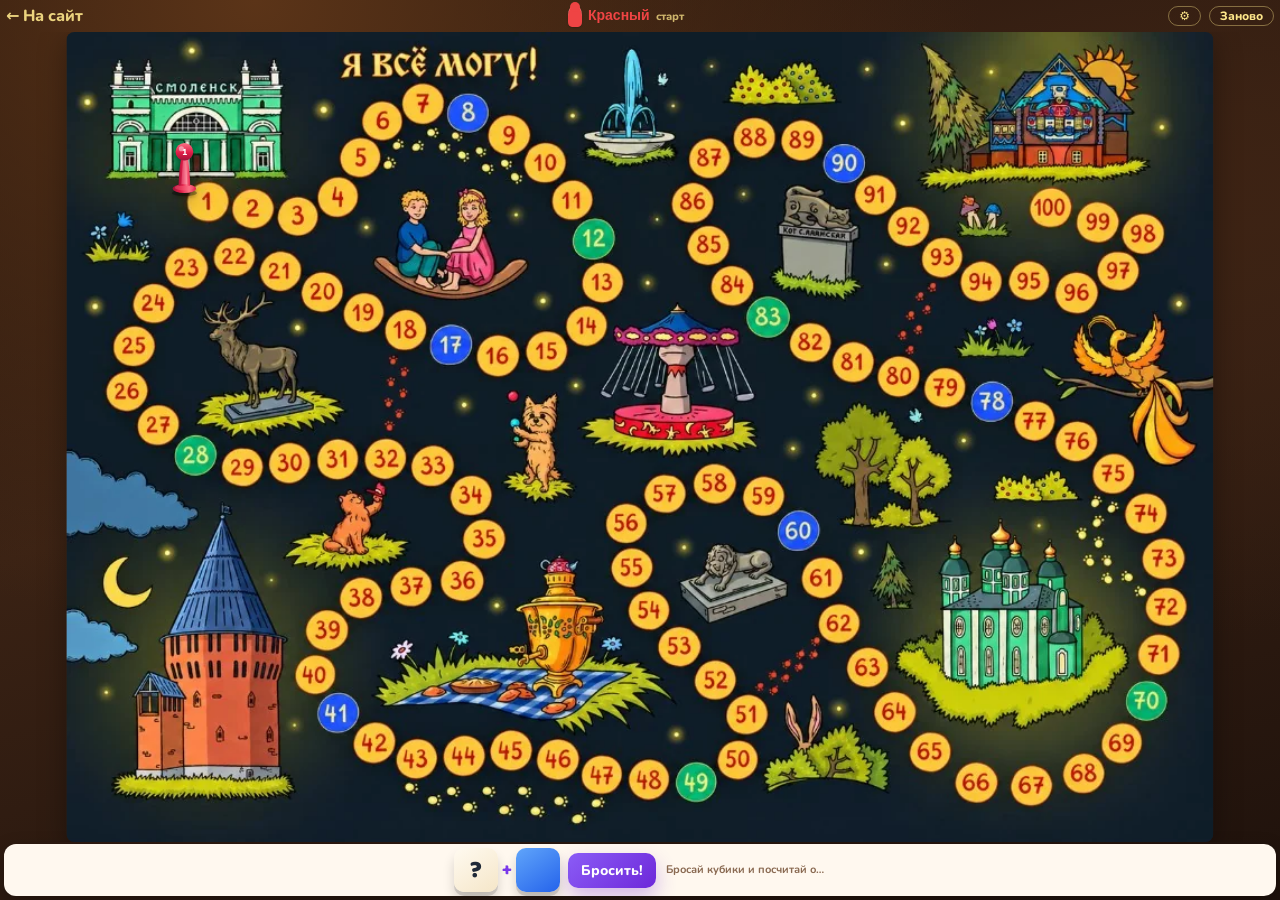
==== commit f5847cee: "Maximize board size and compact the bottom controls strip. Co-authored-by: Cursor <cursoragent@curso" ====
--- a/game/index.html
+++ b/game/index.html
@@ -7,7 +7,7 @@
   <link rel="preconnect" href="https://fonts.googleapis.com" />
   <link rel="preconnect" href="https://fonts.gstatic.com" crossorigin />
   <link href="https://fonts.googleapis.com/css2?family=Baloo+2:wght@700;800&family=Fredoka:wght@600;700&family=Nunito:wght@600;700;800&display=swap" rel="stylesheet" />
-  <link rel="stylesheet" href="game.css?v=6" />
+  <link rel="stylesheet" href="game.css?v=7" />
 </head>
 <body>
   <div class="app" id="app">
@@ -145,6 +145,6 @@
     </div>
   </div>
 
-  <script src="game.js?v=6" type="module"></script>
+  <script src="game.js?v=7" type="module"></script>
 </body>
 </html>
--- a/game/game.css
+++ b/game/game.css
@@ -173,69 +173,74 @@
 .play {
   height: 100vh;
   height: 100dvh;
-  padding: 6px 8px 8px;
+  padding: 2px 4px 4px;
   display: grid;
-  grid-template-rows: auto minmax(0, 1fr) auto;
-  gap: 6px;
+  grid-template-rows: 28px minmax(0, 1fr) auto;
+  gap: 2px;
   box-sizing: border-box;
+  overflow: hidden;
 }
 .play-bar {
   display: flex;
   justify-content: space-between;
   align-items: center;
-  gap: 10px;
+  gap: 8px;
   max-width: none;
   margin: 0;
   padding: 0 2px;
-  min-height: 36px;
+  min-height: 0;
+  height: 28px;
 }
 .play-bar-turn {
   display: flex;
   align-items: center;
-  gap: 8px;
+  gap: 6px;
   min-width: 0;
   flex: 1;
   justify-content: center;
 }
 .btn-ghost {
-  border: 2px solid rgba(253,230,138,.45);
+  border: 1px solid rgba(253,230,138,.4);
   background: transparent;
   color: #fde68a;
   border-radius: 999px;
-  padding: 6px 12px;
+  padding: 2px 10px;
   font: inherit;
   font-weight: 800;
-  font-size: 13px;
+  font-size: 12px;
   cursor: pointer;
   flex: 0 0 auto;
+  line-height: 1.2;
 }
 .board-wrap {
-  background: rgba(0,0,0,.22);
-  border-radius: 16px;
-  padding: 4px;
-  box-shadow: inset 0 0 0 1px rgba(255,255,255,.06);
+  background: transparent;
+  border-radius: 0;
+  padding: 0;
+  box-shadow: none;
   min-height: 0;
-  display: grid;
-  place-items: center;
   overflow: hidden;
+  container-type: size;
+  position: relative;
 }
 .board {
-  position: relative;
-  width: min(100%, calc((100vh - 168px) * 1024 / 723));
-  width: min(100%, calc((100dvh - 168px) * 1024 / 723));
-  max-height: 100%;
-  border-radius: 12px;
+  position: absolute;
+  left: 50%;
+  top: 50%;
+  translate: -50% -50%;
+  aspect-ratio: 1024 / 723;
+  width: min(100cqw, calc(100cqh * 1024 / 723));
+  height: auto;
+  border-radius: 8px;
   overflow: hidden;
   line-height: 0;
   user-select: none;
+  box-shadow: 0 8px 28px rgba(0,0,0,.35);
 }
 .board-img {
   width: 100%;
   height: auto;
-  max-height: calc(100vh - 168px);
-  max-height: calc(100dvh - 168px);
-  object-fit: contain;
   display: block;
+  vertical-align: top;
 }
 .tokens { position: absolute; inset: 0; pointer-events: none; }
 .cell-hint {
@@ -359,17 +364,19 @@
 
 .panel {
   background: var(--panel);
-  border-radius: 16px;
-  padding: 8px 10px;
-  box-shadow: 0 10px 24px rgba(0,0,0,.28);
-  display: flex;
-  flex-wrap: wrap;
+  border-radius: 12px;
+  padding: 4px 8px;
+  box-shadow: 0 8px 20px rgba(0,0,0,.28);
+  display: flex;
+  flex-wrap: nowrap;
   align-items: center;
   justify-content: center;
-  gap: 8px 12px;
-  max-width: 1100px;
+  gap: 6px 10px;
+  max-width: none;
   width: 100%;
-  margin: 0 auto;
+  margin: 0;
+  min-height: 0;
+  overflow-x: auto;
 }
 .turn-swatch {
   width: 14px;
@@ -391,13 +398,13 @@
 }
 .turn-name {
   font-family: var(--display);
-  font-size: 16px;
+  font-size: 14px;
   line-height: 1;
   color: #fde68a;
   white-space: nowrap;
 }
 .turn-pos {
-  font-size: 12px;
+  font-size: 11px;
   font-weight: 800;
   color: rgba(253,230,138,.75);
 }
@@ -405,7 +412,7 @@
 .dice-stage {
   display: flex;
   align-items: center;
-  gap: 10px;
+  gap: 8px;
   flex: 0 0 auto;
 }
 .dice-row {
@@ -413,33 +420,33 @@
   display: flex;
   justify-content: center;
   align-items: center;
-  gap: 6px;
+  gap: 4px;
   margin-bottom: 0;
   perspective: 600px;
 }
 .dice-plus {
   font-family: var(--display);
-  font-size: 22px;
+  font-size: 18px;
   font-weight: 800;
   color: #7c3aed;
   line-height: 1;
   user-select: none;
 }
 .die {
-  width: 52px;
-  height: 52px;
-  border-radius: 12px;
+  width: 44px;
+  height: 44px;
+  border-radius: 10px;
   display: grid;
   place-items: center;
   position: relative;
   transform-style: preserve-3d;
-  box-shadow: 0 6px 0 rgba(0,0,0,.12), 0 10px 16px rgba(0,0,0,.16);
+  box-shadow: 0 4px 0 rgba(0,0,0,.12), 0 8px 12px rgba(0,0,0,.16);
 }
 .die.digit {
   background: linear-gradient(145deg, #fffaf0, #f5e6c8);
   color: #1f2937;
   font-family: var(--display);
-  font-size: 28px;
+  font-size: 24px;
   font-weight: 800;
 }
 .die.pips {
@@ -447,10 +454,10 @@
 }
 .btn-roll {
   width: auto;
-  min-width: 110px;
-  padding: 10px 16px;
-  font-size: 15px;
-  border-radius: 12px;
+  min-width: 88px;
+  padding: 8px 12px;
+  font-size: 14px;
+  border-radius: 10px;
 }
 .die.rolling {
   animation: diceToss .9s ease;
@@ -482,49 +489,66 @@
 
 .answer-box {
   background: #fff;
-  border: 2px dashed #e7d3b8;
-  border-radius: 12px;
-  padding: 6px 8px;
-  flex: 1 1 280px;
-  max-width: 420px;
-}
-.answer-row { display: grid; grid-template-columns: 72px auto; gap: 6px; }
+  border: 1px dashed #e7d3b8;
+  border-radius: 10px;
+  padding: 3px 6px;
+  flex: 0 1 auto;
+  max-width: none;
+  display: flex;
+  align-items: center;
+  gap: 6px;
+  flex-wrap: nowrap;
+}
+.answer-row {
+  display: flex;
+  align-items: center;
+  gap: 4px;
+  flex: 0 0 auto;
+}
 #answerInput {
   border: 2px solid #ead9c4;
-  border-radius: 10px;
-  padding: 6px;
+  border-radius: 8px;
+  padding: 4px;
   font: inherit;
-  font-size: 22px;
+  font-size: 18px;
   font-weight: 800;
   text-align: center;
   font-family: var(--display);
-}
-.btn-check { width: auto; padding: 8px 14px; font-size: 14px; }
-.hint { min-height: 0; margin: 4px 0 0; font-weight: 800; font-size: 12px; }
+  width: 52px;
+}
+.btn-check { width: auto; padding: 6px 12px; font-size: 13px; border-radius: 10px; }
+.hint {
+  min-height: 0;
+  margin: 0;
+  font-weight: 800;
+  font-size: 11px;
+  white-space: nowrap;
+  flex: 0 0 auto;
+}
 .hint.ok { color: var(--good); }
 .hint.bad { color: var(--bad); }
 
 .move-box {
   background: linear-gradient(135deg, #f5f3ff, #ede9fe);
-  border: 2px solid #c4b5fd;
-  border-radius: 14px;
-  padding: 6px 10px;
-  display: flex;
-  align-items: center;
-  gap: 10px;
-  flex: 1 1 auto;
+  border: 1px solid #c4b5fd;
+  border-radius: 10px;
+  padding: 3px 8px;
+  display: flex;
+  align-items: center;
+  gap: 8px;
+  flex: 0 0 auto;
   justify-content: center;
 }
 .move-steps {
   margin: 0;
-  font-size: 15px;
+  font-size: 13px;
   font-weight: 800;
   color: #7c3aed;
   white-space: nowrap;
 }
 .move-hint {
   margin: 0;
-  font-size: 12px;
+  font-size: 11px;
   font-weight: 700;
   color: var(--muted);
   line-height: 1.2;
@@ -532,37 +556,41 @@
 }
 .btn-step {
   border: 0;
-  border-radius: 14px;
-  padding: 12px 22px;
+  border-radius: 10px;
+  padding: 8px 16px;
   font: inherit;
   font-weight: 800;
-  font-size: 20px;
+  font-size: 16px;
   font-family: var(--display);
   color: #fff;
   cursor: pointer;
   background: linear-gradient(135deg, #8b5cf6, #6d28d9);
-  box-shadow: 0 8px 18px rgba(109,40,217,.3);
-  min-width: 150px;
+  box-shadow: 0 4px 12px rgba(109,40,217,.28);
+  min-width: 120px;
 }
 .btn-step.back {
   background: linear-gradient(135deg, #d946ef, #a21caf);
 }
 .numpad {
-  margin-top: 6px;
-  display: grid;
-  grid-template-columns: repeat(6, 1fr);
-  gap: 4px;
+  margin: 0;
+  display: flex;
+  flex-wrap: nowrap;
+  gap: 3px;
+  flex: 0 0 auto;
 }
 .numpad button {
   border: 0;
   background: #f3e8ff;
   color: #5b21b6;
-  border-radius: 8px;
-  padding: 6px 0;
+  border-radius: 7px;
+  padding: 0;
+  width: 28px;
+  height: 28px;
   font: inherit;
   font-weight: 800;
-  font-size: 13px;
+  font-size: 12px;
   cursor: pointer;
+  flex: 0 0 auto;
 }
 .numpad button:hover { background: #e9d5ff; }
 
@@ -570,10 +598,13 @@
   min-height: 0;
   font-weight: 700;
   color: var(--muted);
-  font-size: 12px;
-  line-height: 1.3;
-  flex: 1 1 140px;
-  max-width: 240px;
+  font-size: 11px;
+  line-height: 1.2;
+  flex: 0 1 160px;
+  max-width: 180px;
+  white-space: nowrap;
+  overflow: hidden;
+  text-overflow: ellipsis;
 }
 .roster {
   list-style: none;
@@ -689,25 +720,35 @@
 }
 
 @media (max-width: 720px) {
-  .play { grid-template-rows: auto minmax(0, 1fr) auto; padding: 4px; gap: 4px; }
-  .board {
-    width: min(100%, calc((100dvh - 200px) * 1024 / 723));
-  }
-  .board-img {
-    max-height: calc(100dvh - 200px);
-  }
-  .die { width: 46px; height: 46px; }
-  .die.digit { font-size: 24px; }
-  .btn-step { min-width: 130px; font-size: 18px; padding: 10px 16px; }
-  .numpad { grid-template-columns: repeat(4, 1fr); }
-  .move-hint { display: none; }
-  .log { max-width: none; flex-basis: 100%; text-align: center; }
+  .play { grid-template-rows: 26px minmax(0, 1fr) auto; padding: 2px; gap: 2px; }
+  .panel { flex-wrap: wrap; padding: 4px; gap: 4px; }
+  .die { width: 40px; height: 40px; }
+  .die.digit { font-size: 20px; }
+  .btn-step { min-width: 110px; font-size: 15px; padding: 8px 12px; }
+  .numpad button { width: 26px; height: 26px; font-size: 11px; }
+  .log { max-width: none; flex: 1 1 100%; text-align: center; white-space: normal; }
+  .answer-box { flex-wrap: wrap; justify-content: center; }
 }
 @media (max-width: 560px) {
   .setup-card { padding: 22px 18px 24px; border-radius: 24px; }
   .token { width: 5%; min-width: 24px; }
-  .turn-name { font-size: 14px; }
-  .play-bar .back-home { font-size: 13px; }
+  .turn-name { font-size: 13px; }
+  .play-bar .back-home { font-size: 12px; }
+}
+/* Fallback if container queries unavailable */
+@supports not (width: 1cqw) {
+  .board {
+    position: relative;
+    left: auto;
+    top: auto;
+    translate: none;
+    width: min(100%, calc((100dvh - 90px) * 1024 / 723));
+    margin: 0 auto;
+  }
+  .board-wrap {
+    display: grid;
+    place-items: center;
+  }
 }
 
 @media (prefers-reduced-motion: reduce) {
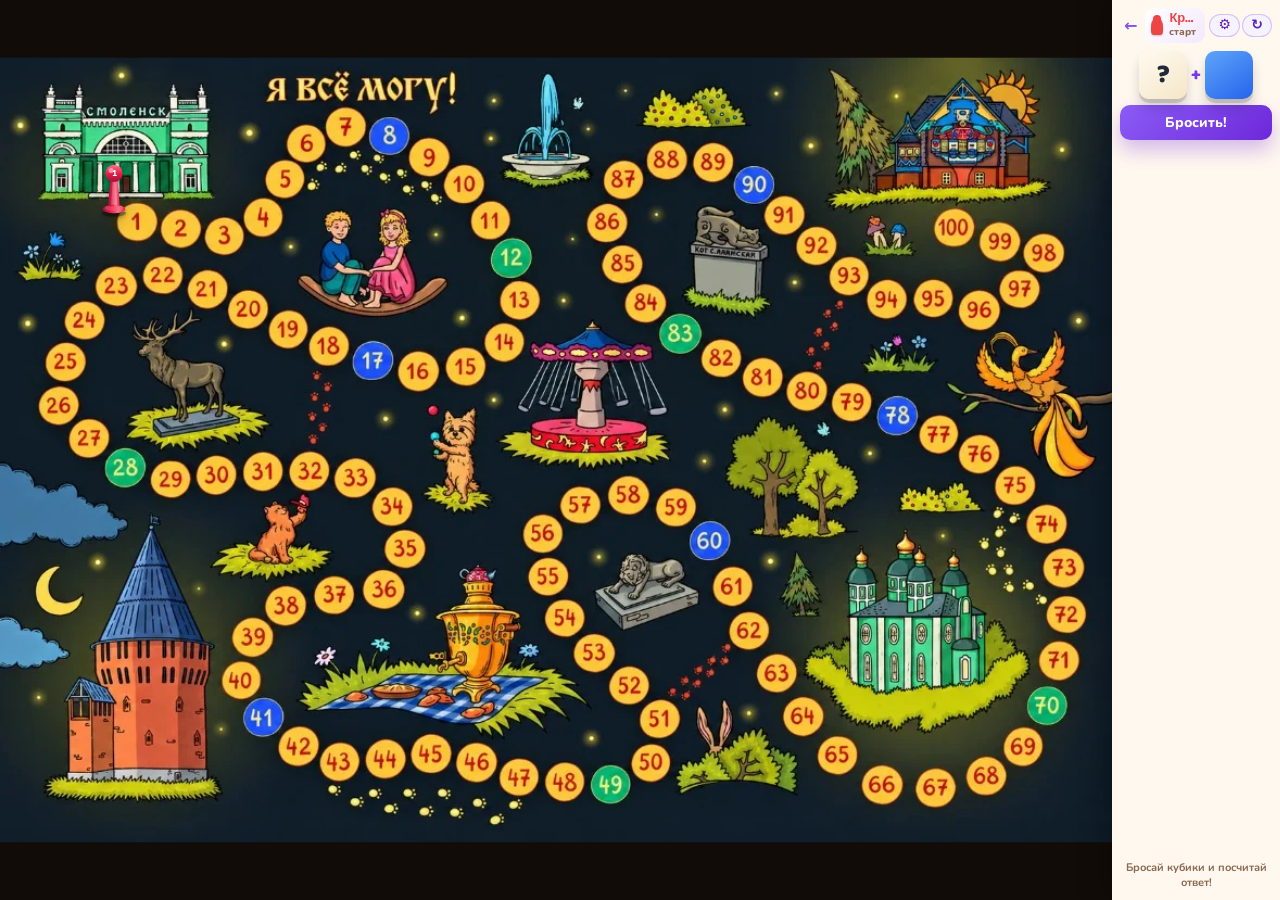
==== commit 64b5424b: "Move controls to a right sidebar so the board fills the screen. Co-authored-by: Cursor <cursoragent@" ====
--- a/game/index.html
+++ b/game/index.html
@@ -7,7 +7,7 @@
   <link rel="preconnect" href="https://fonts.googleapis.com" />
   <link rel="preconnect" href="https://fonts.gstatic.com" crossorigin />
   <link href="https://fonts.googleapis.com/css2?family=Baloo+2:wght@700;800&family=Fredoka:wght@600;700&family=Nunito:wght@600;700;800&display=swap" rel="stylesheet" />
-  <link rel="stylesheet" href="game.css?v=7" />
+  <link rel="stylesheet" href="game.css?v=8" />
 </head>
 <body>
   <div class="app" id="app">
@@ -87,51 +87,58 @@
 
     <!-- PLAY -->
     <section class="screen play" id="playScreen">
-      <header class="play-bar">
-        <a class="back-home" href="../index.html">← На сайт</a>
-        <div class="play-bar-turn" id="turnBox">
-          <span class="turn-swatch" id="turnSwatch" aria-hidden="true"></span>
-          <strong class="turn-name" id="turnName">—</strong>
-          <span class="turn-pos" id="turnPos">старт</span>
-          <ul class="roster" id="roster"></ul>
-        </div>
-        <button type="button" class="btn-ghost" id="settingsBtn">⚙</button>
-        <button type="button" class="btn-ghost" id="restartBtn">Заново</button>
-      </header>
-
-      <div class="board-wrap">
-        <div class="board" id="board" aria-label="Игровое поле">
-          <img class="board-img" src="../images/board-map.webp?v=2" alt="Карта игры Я всё могу" width="1024" height="723" draggable="false" />
-          <div class="special-glow hidden" id="specialGlow" aria-hidden="true"></div>
-          <div class="cell-hint hidden" id="cellHint" aria-hidden="true"></div>
-          <div class="fx-burst hidden" id="fxBurst" aria-hidden="true"></div>
-          <div class="tokens" id="tokens"></div>
-        </div>
-      </div>
-
-      <aside class="panel" id="panel">
-        <div class="dice-stage" id="diceStage">
-          <div class="dice-row" id="diceRow"></div>
-          <button type="button" class="btn-roll" id="rollBtn">Бросить!</button>
+      <div class="play-body">
+        <div class="board-wrap">
+          <div class="board" id="board" aria-label="Игровое поле">
+            <img class="board-img" src="../images/board-map.webp?v=2" alt="Карта игры Я всё могу" width="1024" height="723" draggable="false" />
+            <div class="special-glow hidden" id="specialGlow" aria-hidden="true"></div>
+            <div class="cell-hint hidden" id="cellHint" aria-hidden="true"></div>
+            <div class="fx-burst hidden" id="fxBurst" aria-hidden="true"></div>
+            <div class="tokens" id="tokens"></div>
+          </div>
         </div>
 
-        <div class="answer-box hidden" id="answerBox">
-          <div class="answer-row">
-            <input type="number" id="answerInput" min="1" max="24" inputmode="numeric" placeholder="?" />
-            <button type="button" class="btn-check" id="checkBtn">Готово</button>
+        <aside class="panel" id="panel">
+          <div class="panel-top">
+            <a class="back-home panel-back" href="../index.html">←</a>
+            <div class="turn" id="turnBox">
+              <span class="turn-swatch" id="turnSwatch" aria-hidden="true"></span>
+              <div class="turn-meta">
+                <strong class="turn-name" id="turnName">—</strong>
+                <span class="turn-pos" id="turnPos">старт</span>
+              </div>
+            </div>
+            <div class="panel-tools">
+              <button type="button" class="btn-ghost" id="settingsBtn" title="Настройки">⚙</button>
+              <button type="button" class="btn-ghost" id="restartBtn" title="Заново">↻</button>
+            </div>
           </div>
-          <p class="hint" id="hintText"></p>
-          <div class="numpad" id="numpad" aria-label="Клавиатура чисел"></div>
-        </div>
 
-        <div class="move-box hidden" id="moveBox">
-          <p class="move-steps" id="moveSteps">Шагов: 0</p>
-          <button type="button" class="btn-step" id="stepBtn">Дальше →</button>
-          <p class="move-hint" id="moveHint">Жми кнопку — один шаг</p>
-        </div>
+          <ul class="roster" id="roster"></ul>
 
-        <div class="log" id="log" aria-live="polite"></div>
-      </aside>
+          <div class="dice-stage" id="diceStage">
+            <div class="dice-row" id="diceRow"></div>
+            <button type="button" class="btn-roll" id="rollBtn">Бросить!</button>
+          </div>
+
+          <div class="answer-box hidden" id="answerBox">
+            <div class="answer-row">
+              <input type="number" id="answerInput" min="1" max="24" inputmode="numeric" placeholder="?" />
+              <button type="button" class="btn-check" id="checkBtn">Готово</button>
+            </div>
+            <div class="numpad" id="numpad" aria-label="Клавиатура чисел"></div>
+            <p class="hint" id="hintText"></p>
+          </div>
+
+          <div class="move-box hidden" id="moveBox">
+            <p class="move-steps" id="moveSteps">Шагов: 0</p>
+            <button type="button" class="btn-step" id="stepBtn">Дальше →</button>
+            <p class="move-hint" id="moveHint">Жми кнопку — один шаг</p>
+          </div>
+
+          <div class="log" id="log" aria-live="polite"></div>
+        </aside>
+      </div>
     </section>
 
     <!-- WIN -->
@@ -145,6 +152,6 @@
     </div>
   </div>
 
-  <script src="game.js?v=7" type="module"></script>
+  <script src="game.js?v=8" type="module"></script>
 </body>
 </html>
--- a/game/game.css
+++ b/game/game.css
@@ -173,50 +173,34 @@
 .play {
   height: 100vh;
   height: 100dvh;
-  padding: 2px 4px 4px;
-  display: grid;
-  grid-template-rows: 28px minmax(0, 1fr) auto;
-  gap: 2px;
+  padding: 0;
   box-sizing: border-box;
   overflow: hidden;
 }
-.play-bar {
-  display: flex;
-  justify-content: space-between;
-  align-items: center;
-  gap: 8px;
-  max-width: none;
-  margin: 0;
-  padding: 0 2px;
+.play-body {
+  height: 100%;
+  display: grid;
+  grid-template-columns: minmax(0, 1fr) 168px;
+  gap: 0;
   min-height: 0;
-  height: 28px;
-}
-.play-bar-turn {
-  display: flex;
-  align-items: center;
-  gap: 6px;
-  min-width: 0;
-  flex: 1;
-  justify-content: center;
 }
 .btn-ghost {
-  border: 1px solid rgba(253,230,138,.4);
-  background: transparent;
-  color: #fde68a;
+  border: 1px solid rgba(124, 58, 237, .28);
+  background: #f5f3ff;
+  color: #5b21b6;
   border-radius: 999px;
-  padding: 2px 10px;
+  padding: 2px 8px;
   font: inherit;
   font-weight: 800;
-  font-size: 12px;
+  font-size: 14px;
   cursor: pointer;
   flex: 0 0 auto;
   line-height: 1.2;
+  min-width: 30px;
 }
 .board-wrap {
-  background: transparent;
-  border-radius: 0;
+  background: #120c08;
   padding: 0;
-  box-shadow: none;
   min-height: 0;
   overflow: hidden;
   container-type: size;
@@ -230,11 +214,10 @@
   aspect-ratio: 1024 / 723;
   width: min(100cqw, calc(100cqh * 1024 / 723));
   height: auto;
-  border-radius: 8px;
+  border-radius: 0;
   overflow: hidden;
   line-height: 0;
   user-select: none;
-  box-shadow: 0 8px 28px rgba(0,0,0,.35);
 }
 .board-img {
   width: 100%;
@@ -364,24 +347,53 @@
 
 .panel {
   background: var(--panel);
-  border-radius: 12px;
-  padding: 4px 8px;
-  box-shadow: 0 8px 20px rgba(0,0,0,.28);
+  border-radius: 0;
+  padding: 8px 8px 10px;
+  box-shadow: -8px 0 24px rgba(0,0,0,.25);
   display: flex;
-  flex-wrap: nowrap;
-  align-items: center;
-  justify-content: center;
-  gap: 6px 10px;
-  max-width: none;
-  width: 100%;
+  flex-direction: column;
+  align-items: stretch;
+  justify-content: flex-start;
+  gap: 8px;
+  width: 168px;
+  min-width: 168px;
   margin: 0;
   min-height: 0;
-  overflow-x: auto;
-}
+  overflow-y: auto;
+  overflow-x: hidden;
+  z-index: 5;
+}
+.panel-top {
+  display: grid;
+  grid-template-columns: auto 1fr auto;
+  align-items: center;
+  gap: 4px;
+}
+.panel-back {
+  color: #7c3aed !important;
+  font-size: 16px;
+  font-weight: 900;
+  text-decoration: none;
+  padding: 2px 4px;
+}
+.panel-tools {
+  display: flex;
+  gap: 2px;
+}
+.panel .turn {
+  background: linear-gradient(135deg, #fff, #f3e8ff);
+  border-radius: 10px;
+  padding: 4px 6px;
+  display: flex;
+  align-items: center;
+  gap: 6px;
+  min-width: 0;
+}
+.turn-meta { min-width: 0; display: grid; gap: 0; }
 .turn-swatch {
-  width: 14px;
-  height: 22px;
-  border-radius: 7px 7px 4px 4px / 10px 10px 5px 5px;
+  width: 12px;
+  height: 18px;
+  border-radius: 6px 6px 3px 3px / 9px 9px 4px 4px;
   box-shadow: inset 0 1px 0 rgba(255,255,255,.35), 0 1px 2px rgba(0,0,0,.2);
   flex: 0 0 auto;
   position: relative;
@@ -390,29 +402,32 @@
 .turn-swatch::before {
   content: "";
   position: absolute;
-  left: 50%; top: -3px;
-  width: 10px; height: 10px;
-  margin-left: -5px;
+  left: 50%; top: -2px;
+  width: 8px; height: 8px;
+  margin-left: -4px;
   border-radius: 50%;
   background: inherit;
 }
 .turn-name {
   font-family: var(--display);
-  font-size: 14px;
+  font-size: 13px;
   line-height: 1;
-  color: #fde68a;
+  color: var(--ink);
   white-space: nowrap;
+  overflow: hidden;
+  text-overflow: ellipsis;
 }
 .turn-pos {
-  font-size: 11px;
-  font-weight: 800;
-  color: rgba(253,230,138,.75);
+  font-size: 10px;
+  font-weight: 800;
+  color: var(--muted);
 }
 
 .dice-stage {
   display: flex;
+  flex-direction: column;
   align-items: center;
-  gap: 8px;
+  gap: 6px;
   flex: 0 0 auto;
 }
 .dice-row {
@@ -423,6 +438,7 @@
   gap: 4px;
   margin-bottom: 0;
   perspective: 600px;
+  flex-wrap: wrap;
 }
 .dice-plus {
   font-family: var(--display);
@@ -433,8 +449,8 @@
   user-select: none;
 }
 .die {
-  width: 44px;
-  height: 44px;
+  width: 48px;
+  height: 48px;
   border-radius: 10px;
   display: grid;
   place-items: center;
@@ -446,16 +462,16 @@
   background: linear-gradient(145deg, #fffaf0, #f5e6c8);
   color: #1f2937;
   font-family: var(--display);
-  font-size: 24px;
+  font-size: 26px;
   font-weight: 800;
 }
 .die.pips {
   background: linear-gradient(145deg, #60a5fa, #2563eb);
 }
 .btn-roll {
-  width: auto;
-  min-width: 88px;
-  padding: 8px 12px;
+  width: 100%;
+  min-width: 0;
+  padding: 8px 10px;
   font-size: 14px;
   border-radius: 10px;
 }
@@ -491,39 +507,37 @@
   background: #fff;
   border: 1px dashed #e7d3b8;
   border-radius: 10px;
-  padding: 3px 6px;
-  flex: 0 1 auto;
-  max-width: none;
+  padding: 6px;
   display: flex;
-  align-items: center;
+  flex-direction: column;
+  align-items: stretch;
   gap: 6px;
-  flex-wrap: nowrap;
 }
 .answer-row {
-  display: flex;
-  align-items: center;
+  display: grid;
+  grid-template-columns: 1fr auto;
   gap: 4px;
-  flex: 0 0 auto;
 }
 #answerInput {
   border: 2px solid #ead9c4;
   border-radius: 8px;
-  padding: 4px;
+  padding: 6px 4px;
   font: inherit;
-  font-size: 18px;
+  font-size: 20px;
   font-weight: 800;
   text-align: center;
   font-family: var(--display);
-  width: 52px;
-}
-.btn-check { width: auto; padding: 6px 12px; font-size: 13px; border-radius: 10px; }
+  width: 100%;
+  min-width: 0;
+}
+.btn-check { width: auto; padding: 6px 10px; font-size: 13px; border-radius: 10px; }
 .hint {
   min-height: 0;
   margin: 0;
   font-weight: 800;
   font-size: 11px;
-  white-space: nowrap;
-  flex: 0 0 auto;
+  text-align: center;
+  line-height: 1.25;
 }
 .hint.ok { color: var(--good); }
 .hint.bad { color: var(--bad); }
@@ -532,19 +546,18 @@
   background: linear-gradient(135deg, #f5f3ff, #ede9fe);
   border: 1px solid #c4b5fd;
   border-radius: 10px;
-  padding: 3px 8px;
+  padding: 8px;
   display: flex;
-  align-items: center;
-  gap: 8px;
-  flex: 0 0 auto;
-  justify-content: center;
+  flex-direction: column;
+  align-items: stretch;
+  gap: 6px;
 }
 .move-steps {
   margin: 0;
   font-size: 13px;
   font-weight: 800;
   color: #7c3aed;
-  white-space: nowrap;
+  text-align: center;
 }
 .move-hint {
   margin: 0;
@@ -552,12 +565,12 @@
   font-weight: 700;
   color: var(--muted);
   line-height: 1.2;
-  display: none;
+  text-align: center;
 }
 .btn-step {
   border: 0;
   border-radius: 10px;
-  padding: 8px 16px;
+  padding: 10px 8px;
   font: inherit;
   font-weight: 800;
   font-size: 16px;
@@ -566,17 +579,17 @@
   cursor: pointer;
   background: linear-gradient(135deg, #8b5cf6, #6d28d9);
   box-shadow: 0 4px 12px rgba(109,40,217,.28);
-  min-width: 120px;
+  width: 100%;
+  min-width: 0;
 }
 .btn-step.back {
   background: linear-gradient(135deg, #d946ef, #a21caf);
 }
 .numpad {
   margin: 0;
-  display: flex;
-  flex-wrap: nowrap;
+  display: grid;
+  grid-template-columns: repeat(4, 1fr);
   gap: 3px;
-  flex: 0 0 auto;
 }
 .numpad button {
   border: 0;
@@ -584,27 +597,22 @@
   color: #5b21b6;
   border-radius: 7px;
   padding: 0;
-  width: 28px;
   height: 28px;
   font: inherit;
   font-weight: 800;
   font-size: 12px;
   cursor: pointer;
-  flex: 0 0 auto;
 }
 .numpad button:hover { background: #e9d5ff; }
 
 .log {
+  margin-top: auto;
   min-height: 0;
   font-weight: 700;
   color: var(--muted);
   font-size: 11px;
-  line-height: 1.2;
-  flex: 0 1 160px;
-  max-width: 180px;
-  white-space: nowrap;
-  overflow: hidden;
-  text-overflow: ellipsis;
+  line-height: 1.3;
+  text-align: center;
 }
 .roster {
   list-style: none;
@@ -613,18 +621,19 @@
   display: flex;
   flex-wrap: wrap;
   gap: 4px;
+  justify-content: center;
 }
 .roster.solo { display: none; }
 .roster li {
   display: inline-flex;
   align-items: center;
   gap: 4px;
-  background: rgba(255,255,255,.14);
+  background: #fff;
   border-radius: 999px;
   padding: 2px 7px 2px 5px;
   font-weight: 800;
   font-size: 11px;
-  color: #fde68a;
+  color: var(--ink);
 }
 .roster .dot {
   width: 8px; height: 12px;
@@ -643,7 +652,7 @@
   background: inherit;
 }
 .roster .name { display: none; }
-.roster .pos { color: rgba(253,230,138,.8); }
+.roster .pos { color: var(--muted); }
 .roster li.active { outline: 2px solid #c4b5fd; }
 
 /* —— WIN —— */
@@ -719,36 +728,44 @@
   to { transform: none; opacity: .85; }
 }
 
-@media (max-width: 720px) {
-  .play { grid-template-rows: 26px minmax(0, 1fr) auto; padding: 2px; gap: 2px; }
-  .panel { flex-wrap: wrap; padding: 4px; gap: 4px; }
-  .die { width: 40px; height: 40px; }
-  .die.digit { font-size: 20px; }
-  .btn-step { min-width: 110px; font-size: 15px; padding: 8px 12px; }
-  .numpad button { width: 26px; height: 26px; font-size: 11px; }
-  .log { max-width: none; flex: 1 1 100%; text-align: center; white-space: normal; }
-  .answer-box { flex-wrap: wrap; justify-content: center; }
+@media (max-width: 760px) {
+  .play-body {
+    grid-template-columns: 1fr;
+    grid-template-rows: minmax(0, 1fr) auto;
+  }
+  .panel {
+    width: 100%;
+    min-width: 0;
+    max-height: 38dvh;
+    flex-direction: row;
+    flex-wrap: wrap;
+    align-items: center;
+    justify-content: center;
+    box-shadow: 0 -6px 18px rgba(0,0,0,.25);
+  }
+  .panel-top { width: 100%; }
+  .dice-stage { flex-direction: row; flex-wrap: wrap; justify-content: center; }
+  .btn-roll { width: auto; min-width: 88px; }
+  .answer-box { flex: 1 1 200px; max-width: 320px; }
+  .move-box { flex: 0 0 auto; min-width: 140px; }
+  .btn-step { width: auto; min-width: 120px; }
+  .log { margin-top: 0; flex: 1 1 100%; }
 }
 @media (max-width: 560px) {
   .setup-card { padding: 22px 18px 24px; border-radius: 24px; }
   .token { width: 5%; min-width: 24px; }
-  .turn-name { font-size: 13px; }
-  .play-bar .back-home { font-size: 12px; }
-}
-/* Fallback if container queries unavailable */
+  .turn-name { font-size: 12px; }
+}
 @supports not (width: 1cqw) {
   .board {
     position: relative;
     left: auto;
     top: auto;
     translate: none;
-    width: min(100%, calc((100dvh - 90px) * 1024 / 723));
+    width: min(100%, calc(100dvh * 1024 / 723));
     margin: 0 auto;
   }
-  .board-wrap {
-    display: grid;
-    place-items: center;
-  }
+  .board-wrap { display: grid; place-items: center; }
 }
 
 @media (prefers-reduced-motion: reduce) {
